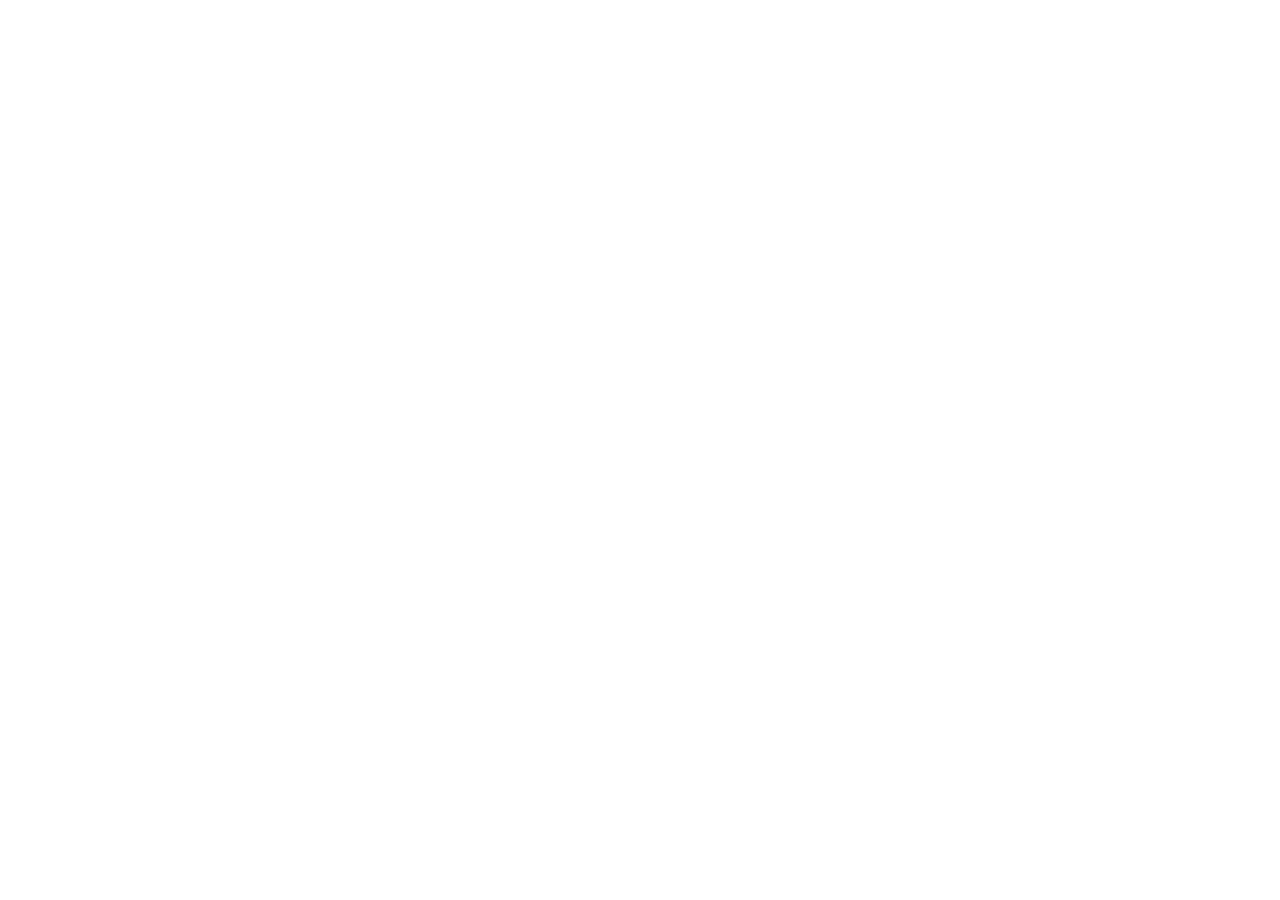
==== data-deletion/index.html @ 6f55f3c9 "Publish Clarivoz web app 1.0.1 for GitHub Pages. Static build with /clarivoz/ base path, SPA route f" ====
<!doctype html>
<html lang="en">
  <head>
    <meta charset="UTF-8" />
    <meta name="viewport" content="width=device-width, initial-scale=1, viewport-fit=cover" />
    <meta name="theme-color" content="#0c2340" />
    <meta
      name="description"
      content="Clarivoz — Clear voice. Clear message. Leader presence. A bilingual English and Spanish diction and leadership speaking coach. 10 minutes a day."
    />
    <link rel="icon" type="image/svg+xml" href="/clarivoz/favicon.svg" />
    <title>Clarivoz — Diction & Leadership</title>
    <script type="module" crossorigin src="/clarivoz/assets/index-axXz-Ul8.js"></script>
    <link rel="modulepreload" crossorigin href="/clarivoz/assets/vendor-BoSAzpw7.js">
    <link rel="modulepreload" crossorigin href="/clarivoz/assets/content-C00dd72_.js">
    <link rel="stylesheet" crossorigin href="/clarivoz/assets/index-Os71lF9S.css">
  <link rel="manifest" href="/clarivoz/manifest.webmanifest"></head>
  <body>
    <div id="root"></div>
  </body>
</html>
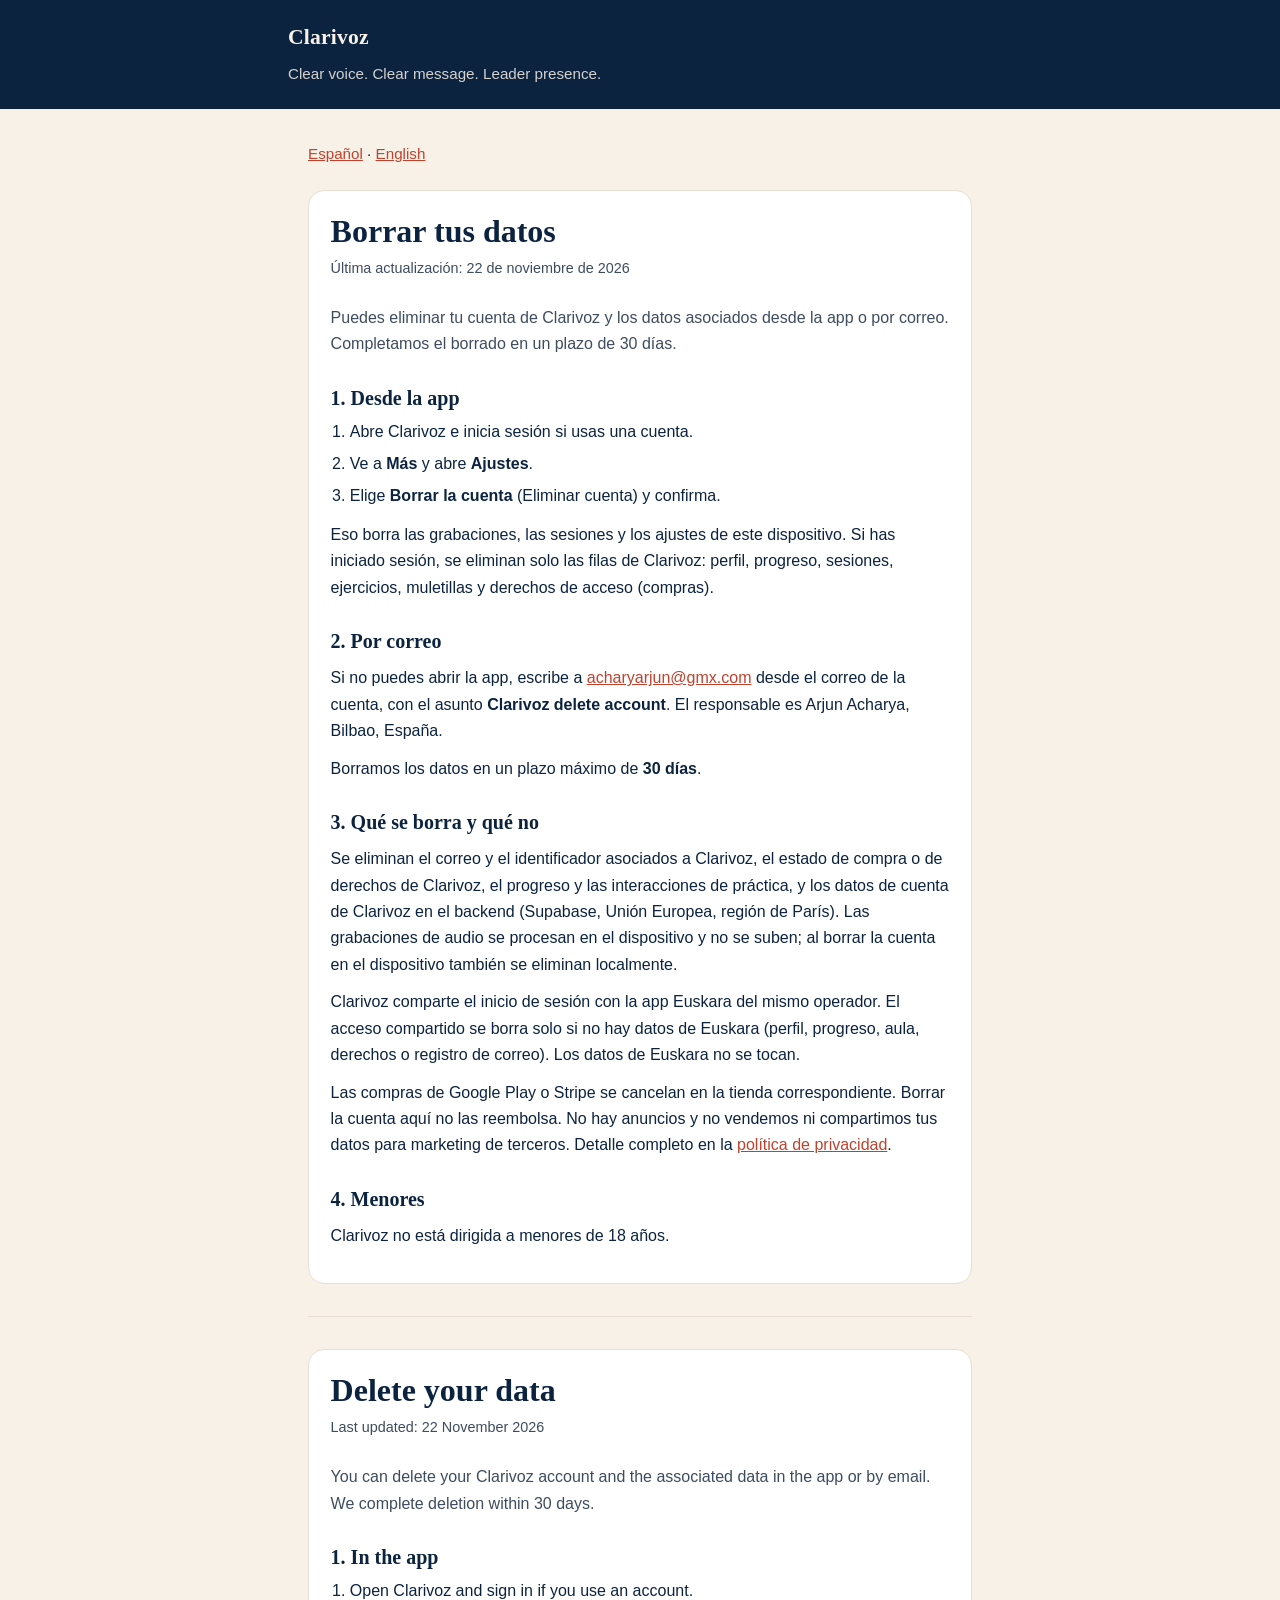
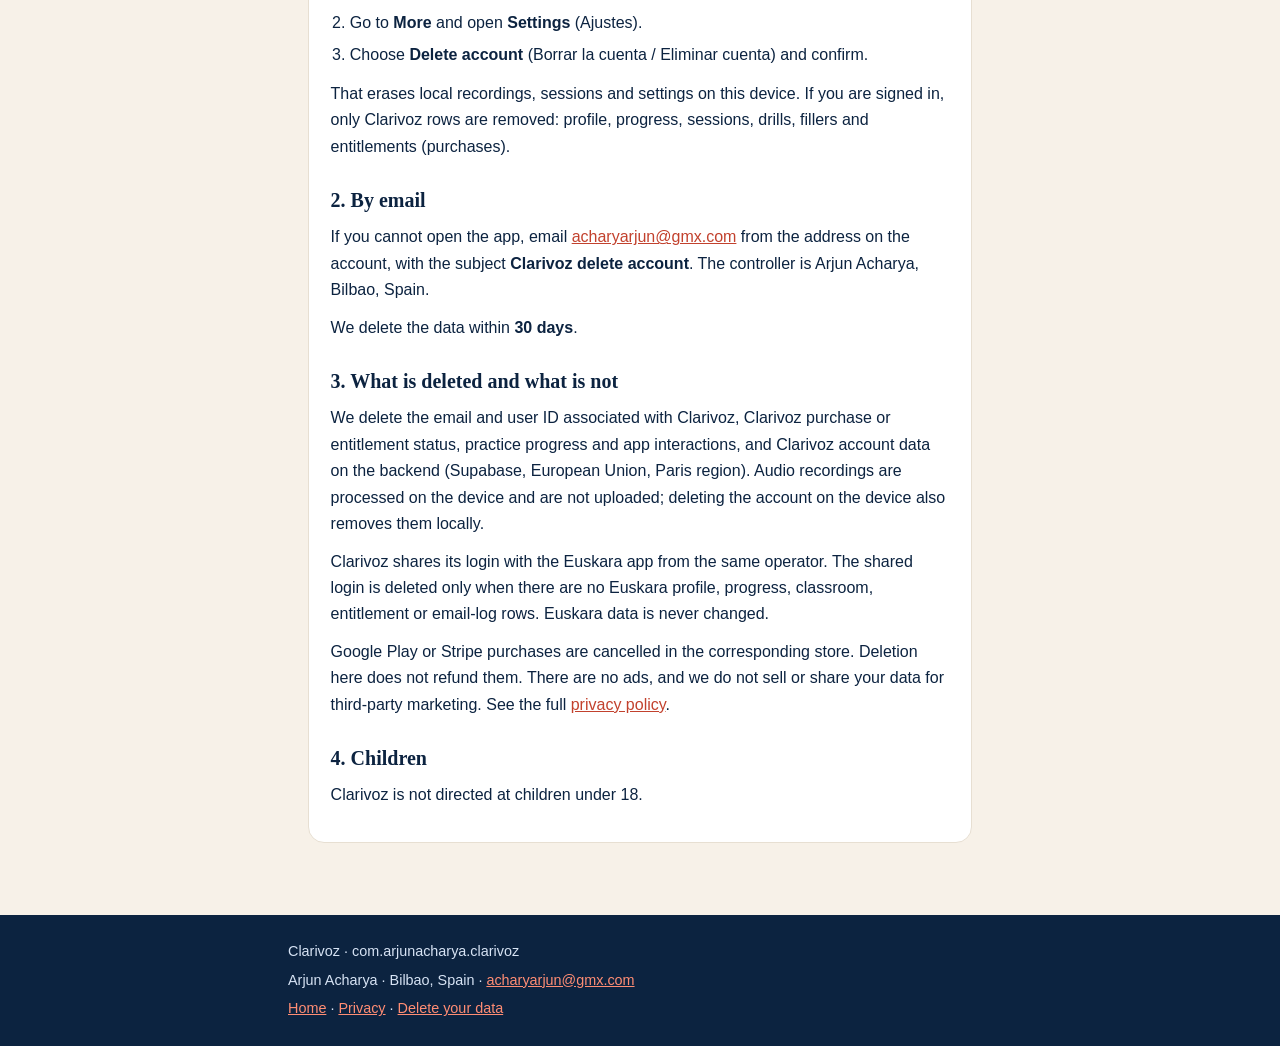
==== commit 1668f821: "Add static privacy and data-deletion pages for Play Console. Play cannot read the SPA shell at /priv" ====
--- a/data-deletion/index.html
+++ b/data-deletion/index.html
@@ -1,21 +1,149 @@
-<!doctype html>
-<html lang="en">
-  <head>
-    <meta charset="UTF-8" />
-    <meta name="viewport" content="width=device-width, initial-scale=1, viewport-fit=cover" />
-    <meta name="theme-color" content="#0c2340" />
-    <meta
-      name="description"
-      content="Clarivoz — Clear voice. Clear message. Leader presence. A bilingual English and Spanish diction and leadership speaking coach. 10 minutes a day."
-    />
-    <link rel="icon" type="image/svg+xml" href="/clarivoz/favicon.svg" />
-    <title>Clarivoz — Diction & Leadership</title>
-    <script type="module" crossorigin src="/clarivoz/assets/index-axXz-Ul8.js"></script>
-    <link rel="modulepreload" crossorigin href="/clarivoz/assets/vendor-BoSAzpw7.js">
-    <link rel="modulepreload" crossorigin href="/clarivoz/assets/content-C00dd72_.js">
-    <link rel="stylesheet" crossorigin href="/clarivoz/assets/index-Os71lF9S.css">
-  <link rel="manifest" href="/clarivoz/manifest.webmanifest"></head>
-  <body>
-    <div id="root"></div>
-  </body>
+<!DOCTYPE html>
+<html lang="es">
+<head>
+  <meta charset="utf-8" />
+  <meta name="viewport" content="width=device-width, initial-scale=1" />
+  <meta name="theme-color" content="#0c2340" />
+  <meta name="description" content="Cómo borrar tu cuenta y tus datos de Clarivoz / How to delete your Clarivoz account and data." />
+  <title>Borrar tus datos · Clarivoz Data Deletion</title>
+  <link rel="canonical" href="https://acharyarjun.github.io/clarivoz/data-deletion/" />
+  <link rel="icon" type="image/svg+xml" href="/clarivoz/favicon.svg" />
+  <style>
+    :root { color-scheme: light; }
+    * { box-sizing: border-box; }
+    body {
+      margin: 0;
+      font-family: Outfit, "Avenir Next", "Segoe UI", sans-serif;
+      background: #f7f1e8;
+      color: #0c2340;
+      line-height: 1.65;
+    }
+    header {
+      background: #0c2340;
+      color: #f7f1e8;
+      padding: 1.25rem 1.25rem 1.4rem;
+    }
+    header .wrap, main, footer .wrap { max-width: 44rem; margin: 0 auto; }
+    header a { color: #f7f1e8; text-decoration: none; }
+    header .brand {
+      font-family: Fraunces, Georgia, serif;
+      font-weight: 700;
+      font-size: 1.35rem;
+      letter-spacing: 0.01em;
+    }
+    header p { margin: 0.35rem 0 0; opacity: 0.85; font-size: 0.95rem; }
+    main { padding: 2rem 1.25rem 3rem; }
+    h1, h2 {
+      font-family: Fraunces, Georgia, serif;
+      font-weight: 650;
+      line-height: 1.25;
+      color: #0c2340;
+    }
+    h1 { font-size: 2rem; margin: 0 0 0.4rem; }
+    h2 { font-size: 1.25rem; margin: 1.75rem 0 0.5rem; }
+    .lede { color: #3e4c60; margin: 0 0 1.25rem; }
+    .updated { color: #3e4c60; font-size: 0.9rem; margin: 0 0 1.5rem; }
+    nav.langs { margin: 0 0 1.5rem; font-size: 0.95rem; }
+    nav.langs a { color: #c2412d; }
+    section {
+      background: #fff;
+      border: 1px solid #e7dfd2;
+      border-radius: 16px;
+      padding: 1.25rem 1.35rem 1.4rem;
+      margin: 0 0 1.5rem;
+    }
+    p { margin: 0.7rem 0; }
+    ol, ul { margin: 0.4rem 0 0.8rem; padding-left: 1.2rem; }
+    li { margin: 0.35rem 0; }
+    a { color: #c2412d; }
+    .contact { word-break: break-word; }
+    footer {
+      background: #0c2340;
+      color: #d7e3f4;
+      padding: 1.25rem;
+      font-size: 0.9rem;
+    }
+    footer a { color: #ff8d74; }
+    footer p { margin: 0.3rem 0; }
+    hr.lang {
+      border: 0;
+      border-top: 1px solid #e7dfd2;
+      margin: 2rem 0;
+    }
+  </style>
+</head>
+<body>
+  <header>
+    <div class="wrap">
+      <a class="brand" href="/clarivoz/">Clarivoz</a>
+      <p>Clear voice. Clear message. Leader presence.</p>
+    </div>
+  </header>
+  <main>
+    <nav class="langs">
+      <a href="#es">Español</a> · <a href="#en">English</a>
+    </nav>
+
+    <section id="es">
+      <h1>Borrar tus datos</h1>
+      <p class="updated">Última actualización: 22 de noviembre de 2026</p>
+      <p class="lede">Puedes eliminar tu cuenta de Clarivoz y los datos asociados desde la app o por correo. Completamos el borrado en un plazo de 30 días.</p>
+
+      <h2>1. Desde la app</h2>
+      <ol>
+        <li>Abre Clarivoz e inicia sesión si usas una cuenta.</li>
+        <li>Ve a <strong>Más</strong> y abre <strong>Ajustes</strong>.</li>
+        <li>Elige <strong>Borrar la cuenta</strong> (Eliminar cuenta) y confirma.</li>
+      </ol>
+      <p>Eso borra las grabaciones, las sesiones y los ajustes de este dispositivo. Si has iniciado sesión, se eliminan solo las filas de Clarivoz: perfil, progreso, sesiones, ejercicios, muletillas y derechos de acceso (compras).</p>
+
+      <h2>2. Por correo</h2>
+      <p>Si no puedes abrir la app, escribe a <a class="contact" href="mailto:acharyarjun@gmx.com?subject=Clarivoz%20delete%20account">acharyarjun@gmx.com</a> desde el correo de la cuenta, con el asunto <strong>Clarivoz delete account</strong>. El responsable es Arjun Acharya, Bilbao, España.</p>
+      <p>Borramos los datos en un plazo máximo de <strong>30 días</strong>.</p>
+
+      <h2>3. Qué se borra y qué no</h2>
+      <p>Se eliminan el correo y el identificador asociados a Clarivoz, el estado de compra o de derechos de Clarivoz, el progreso y las interacciones de práctica, y los datos de cuenta de Clarivoz en el backend (Supabase, Unión Europea, región de París). Las grabaciones de audio se procesan en el dispositivo y no se suben; al borrar la cuenta en el dispositivo también se eliminan localmente.</p>
+      <p>Clarivoz comparte el inicio de sesión con la app Euskara del mismo operador. El acceso compartido se borra solo si no hay datos de Euskara (perfil, progreso, aula, derechos o registro de correo). Los datos de Euskara no se tocan.</p>
+      <p>Las compras de Google Play o Stripe se cancelan en la tienda correspondiente. Borrar la cuenta aquí no las reembolsa. No hay anuncios y no vendemos ni compartimos tus datos para marketing de terceros. Detalle completo en la <a href="/clarivoz/privacy/">política de privacidad</a>.</p>
+
+      <h2>4. Menores</h2>
+      <p>Clarivoz no está dirigida a menores de 18 años.</p>
+    </section>
+
+    <hr class="lang" />
+
+    <section id="en">
+      <h1>Delete your data</h1>
+      <p class="updated">Last updated: 22 November 2026</p>
+      <p class="lede">You can delete your Clarivoz account and the associated data in the app or by email. We complete deletion within 30 days.</p>
+
+      <h2>1. In the app</h2>
+      <ol>
+        <li>Open Clarivoz and sign in if you use an account.</li>
+        <li>Go to <strong>More</strong> and open <strong>Settings</strong> (Ajustes).</li>
+        <li>Choose <strong>Delete account</strong> (Borrar la cuenta / Eliminar cuenta) and confirm.</li>
+      </ol>
+      <p>That erases local recordings, sessions and settings on this device. If you are signed in, only Clarivoz rows are removed: profile, progress, sessions, drills, fillers and entitlements (purchases).</p>
+
+      <h2>2. By email</h2>
+      <p>If you cannot open the app, email <a class="contact" href="mailto:acharyarjun@gmx.com?subject=Clarivoz%20delete%20account">acharyarjun@gmx.com</a> from the address on the account, with the subject <strong>Clarivoz delete account</strong>. The controller is Arjun Acharya, Bilbao, Spain.</p>
+      <p>We delete the data within <strong>30 days</strong>.</p>
+
+      <h2>3. What is deleted and what is not</h2>
+      <p>We delete the email and user ID associated with Clarivoz, Clarivoz purchase or entitlement status, practice progress and app interactions, and Clarivoz account data on the backend (Supabase, European Union, Paris region). Audio recordings are processed on the device and are not uploaded; deleting the account on the device also removes them locally.</p>
+      <p>Clarivoz shares its login with the Euskara app from the same operator. The shared login is deleted only when there are no Euskara profile, progress, classroom, entitlement or email-log rows. Euskara data is never changed.</p>
+      <p>Google Play or Stripe purchases are cancelled in the corresponding store. Deletion here does not refund them. There are no ads, and we do not sell or share your data for third-party marketing. See the full <a href="/clarivoz/privacy/">privacy policy</a>.</p>
+
+      <h2>4. Children</h2>
+      <p>Clarivoz is not directed at children under 18.</p>
+    </section>
+  </main>
+  <footer>
+    <div class="wrap">
+      <p>Clarivoz · com.arjunacharya.clarivoz</p>
+      <p>Arjun Acharya · Bilbao, Spain · <a class="contact" href="mailto:acharyarjun@gmx.com">acharyarjun@gmx.com</a></p>
+      <p><a href="/clarivoz/">Home</a> · <a href="/clarivoz/privacy/">Privacy</a> · <a href="/clarivoz/data-deletion/">Delete your data</a></p>
+    </div>
+  </footer>
+</body>
 </html>
